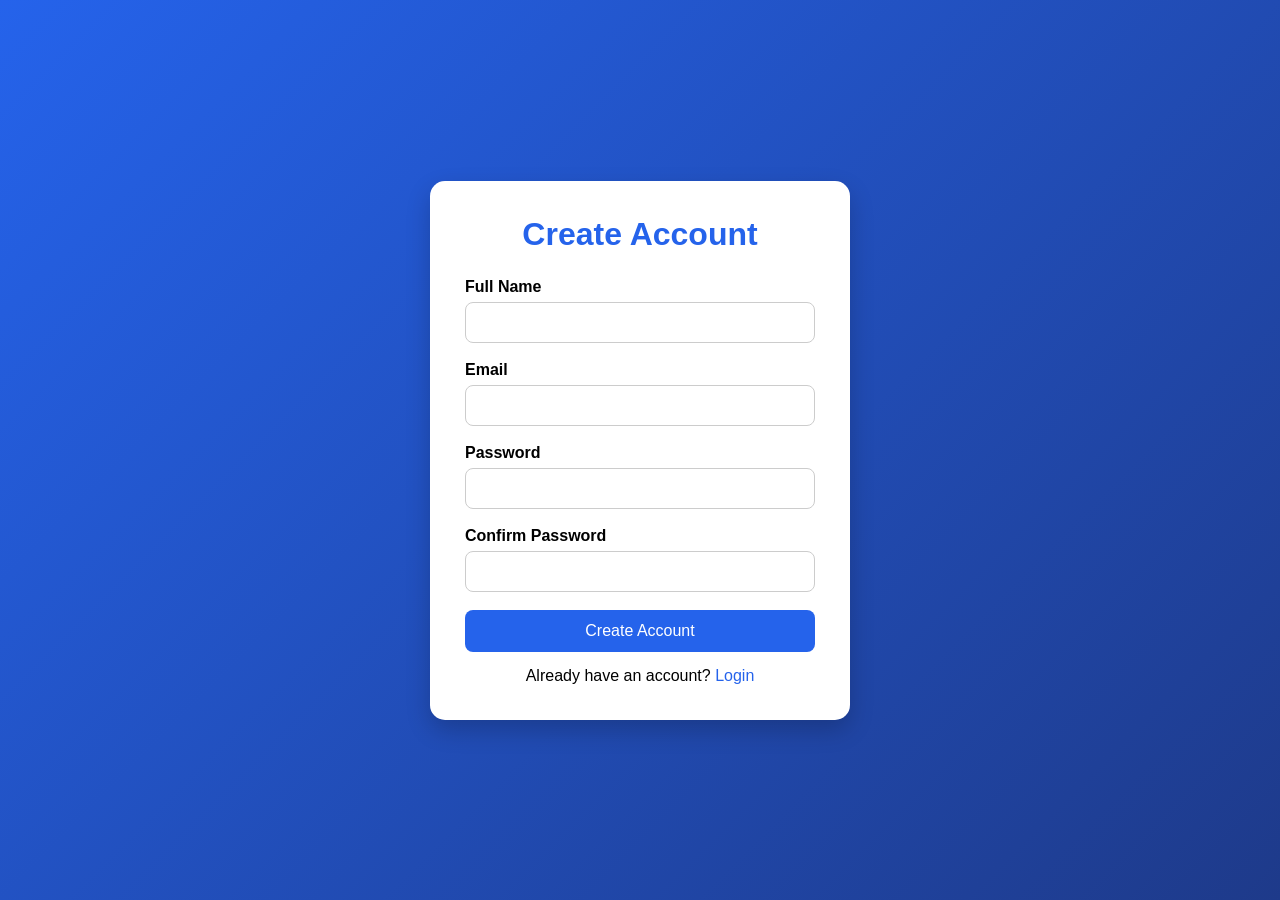
==== create-account.html @ bdd66a3f "Add files via upload" ====
<!DOCTYPE html>
<html lang="en">
<head>
<meta charset="UTF-8">
<meta name="viewport" content="width=device-width, initial-scale=1.0">
<title>Create Account - Mini CRM</title>

<style>

*{
    margin:0;
    padding:0;
    box-sizing:border-box;
    font-family:'Segoe UI',sans-serif;
}

body{
    height:100vh;
    display:flex;
    justify-content:center;
    align-items:center;
    background:linear-gradient(135deg,#2563eb,#1e3a8a);
}

.container{
    width:420px;
    background:white;
    padding:35px;
    border-radius:15px;
    box-shadow:0 10px 25px rgba(0,0,0,0.2);
}

.container h1{
    text-align:center;
    color:#2563eb;
    margin-bottom:25px;
}

.input-group{
    margin-bottom:18px;
}

.input-group label{
    display:block;
    margin-bottom:6px;
    font-weight:600;
}

.input-group input{
    width:100%;
    padding:12px;
    border:1px solid #ccc;
    border-radius:8px;
    outline:none;
}

.input-group input:focus{
    border-color:#2563eb;
}

.btn{
    width:100%;
    padding:12px;
    border:none;
    background:#2563eb;
    color:white;
    font-size:16px;
    border-radius:8px;
    cursor:pointer;
}

.btn:hover{
    background:#1d4ed8;
}

.message{
    text-align:center;
    margin-top:15px;
    color:green;
}

.login-link{
    text-align:center;
    margin-top:15px;
}

.login-link a{
    color:#2563eb;
    text-decoration:none;
}

</style>

</head>
<body>

<div class="container">

    <h1>Create Account</h1>

    <form id="registerForm">

        <div class="input-group">
            <label>Full Name</label>
            <input type="text" id="name" required>
        </div>

        <div class="input-group">
            <label>Email</label>
            <input type="email" id="email" required>
        </div>

        <div class="input-group">
            <label>Password</label>
            <input type="password" id="password" required>
        </div>

        <div class="input-group">
            <label>Confirm Password</label>
            <input type="password" id="confirmPassword" required>
        </div>

        <button type="submit" class="btn">
            Create Account
        </button>

        <p id="message" class="message"></p>

    </form>

    <div class="login-link">
        Already have an account?
        <a href="login.html">Login</a>
    </div>

</div>

<script>

document.getElementById("registerForm").addEventListener("submit",function(e){

    e.preventDefault();

    let name = document.getElementById("name").value;
    let email = document.getElementById("email").value;
    let password = document.getElementById("password").value;
    let confirmPassword = document.getElementById("confirmPassword").value;

    if(password !== confirmPassword){
        alert("Passwords do not match!");
        return;
    }

    let user = {
        name:name,
        email:email,
        password:password
    };

    localStorage.setItem("crmUser", JSON.stringify(user));

    document.getElementById("message").innerHTML =
    "Account Created Successfully!";

    setTimeout(()=>{
        window.location.href="login.html";
    },1500);

});

</script>

</body>
</html>
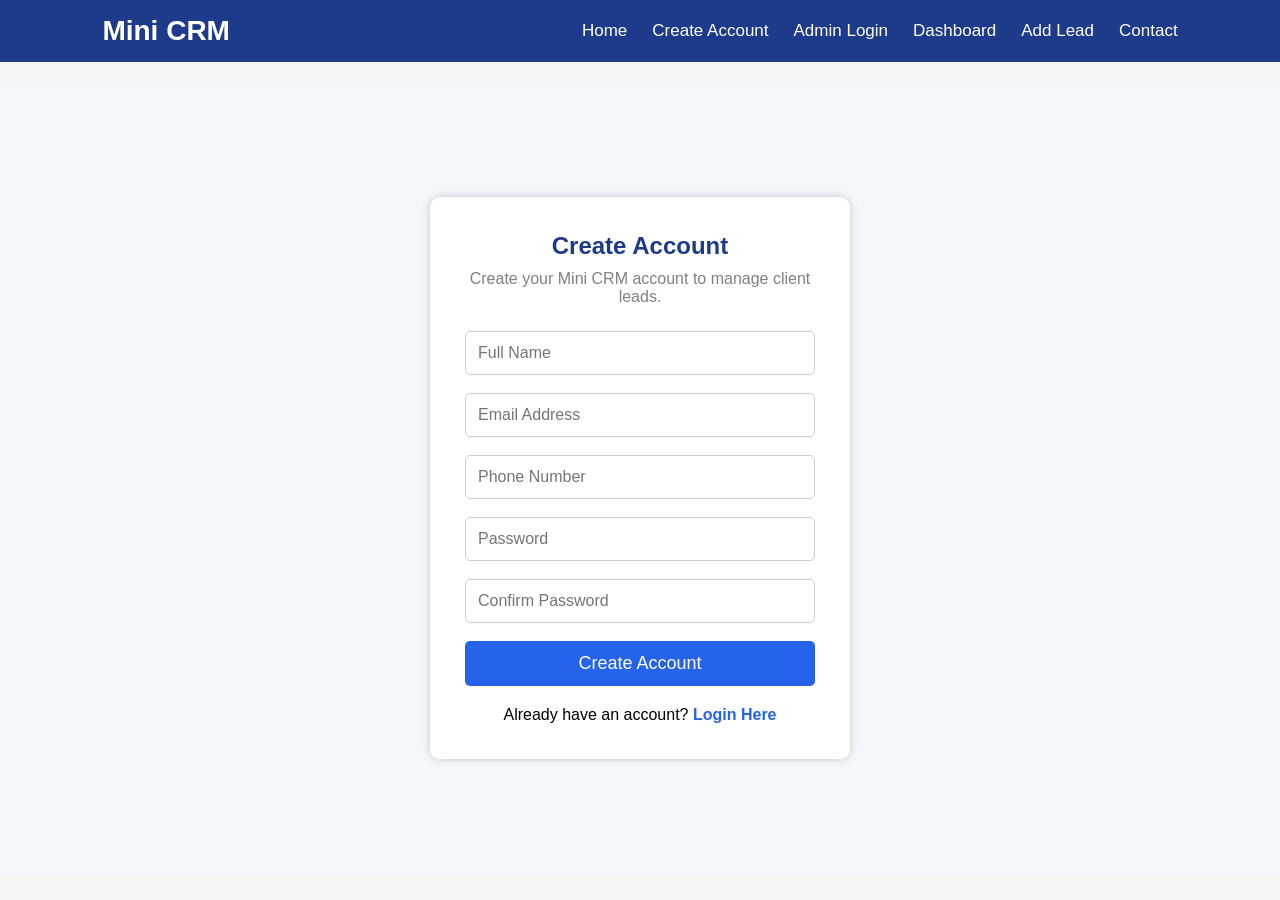
==== commit ab679d51: "Add files via upload" ====
--- a/create-account.html
+++ b/create-account.html
@@ -1,174 +1,89 @@
 <!DOCTYPE html>
 <html lang="en">
 <head>
-<meta charset="UTF-8">
-<meta name="viewport" content="width=device-width, initial-scale=1.0">
-<title>Create Account - Mini CRM</title>
+    <meta charset="UTF-8">
+    <meta name="viewport" content="width=device-width, initial-scale=1.0">
+    <title>Create Account - Mini CRM</title>
 
-<style>
+    <link rel="stylesheet" href="style.css">
+    <link rel="stylesheet"
+    href="https://cdnjs.cloudflare.com/ajax/libs/font-awesome/6.5.2/css/all.min.css">
+</head>
 
-*{
-    margin:0;
-    padding:0;
-    box-sizing:border-box;
-    font-family:'Segoe UI',sans-serif;
-}
-
-body{
-    height:100vh;
-    display:flex;
-    justify-content:center;
-    align-items:center;
-    background:linear-gradient(135deg,#2563eb,#1e3a8a);
-}
-
-.container{
-    width:420px;
-    background:white;
-    padding:35px;
-    border-radius:15px;
-    box-shadow:0 10px 25px rgba(0,0,0,0.2);
-}
-
-.container h1{
-    text-align:center;
-    color:#2563eb;
-    margin-bottom:25px;
-}
-
-.input-group{
-    margin-bottom:18px;
-}
-
-.input-group label{
-    display:block;
-    margin-bottom:6px;
-    font-weight:600;
-}
-
-.input-group input{
-    width:100%;
-    padding:12px;
-    border:1px solid #ccc;
-    border-radius:8px;
-    outline:none;
-}
-
-.input-group input:focus{
-    border-color:#2563eb;
-}
-
-.btn{
-    width:100%;
-    padding:12px;
-    border:none;
-    background:#2563eb;
-    color:white;
-    font-size:16px;
-    border-radius:8px;
-    cursor:pointer;
-}
-
-.btn:hover{
-    background:#1d4ed8;
-}
-
-.message{
-    text-align:center;
-    margin-top:15px;
-    color:green;
-}
-
-.login-link{
-    text-align:center;
-    margin-top:15px;
-}
-
-.login-link a{
-    color:#2563eb;
-    text-decoration:none;
-}
-
-</style>
-
-</head>
 <body>
 
-<div class="container">
+<!-- Navigation Bar -->
 
-    <h1>Create Account</h1>
+<nav class="navbar">
 
-    <form id="registerForm">
+    <div class="logo">
+        Mini CRM
+    </div>
 
-        <div class="input-group">
-            <label>Full Name</label>
-            <input type="text" id="name" required>
+    <ul class="nav-menu">
+
+        <li><a href="index.html">Home</a></li>
+        <li><a href="create-account.html">Create Account</a></li>
+        <li><a href="admin-login.html">Admin Login</a></li>
+        <li><a href="dashboard.html">Dashboard</a></li>
+        <li><a href="add-lead.html">Add Lead</a></li>
+        <li><a href="contact.html">Contact</a></li>
+
+    </ul>
+
+</nav>
+
+<!-- Create Account Form -->
+
+<section class="register">
+
+    <div class="register-box">
+
+        <h1>Create Account</h1>
+
+        <p>Create your Mini CRM account to manage client leads.</p>
+
+        <form action="#">
+
+            <input type="text"
+            placeholder="Full Name"
+            required>
+
+            <input type="email"
+            placeholder="Email Address"
+            required>
+
+            <input type="tel"
+            placeholder="Phone Number"
+            required>
+
+            <input type="password"
+            placeholder="Password"
+            required>
+
+            <input type="password"
+            placeholder="Confirm Password"
+            required>
+
+            <button type="submit">
+                Create Account
+            </button>
+
+        </form>
+
+        <div class="bottom-text">
+
+            Already have an account?
+
+            <a href="admin-login.html">
+                Login Here
+            </a>
+
         </div>
 
-        <div class="input-group">
-            <label>Email</label>
-            <input type="email" id="email" required>
-        </div>
-
-        <div class="input-group">
-            <label>Password</label>
-            <input type="password" id="password" required>
-        </div>
-
-        <div class="input-group">
-            <label>Confirm Password</label>
-            <input type="password" id="confirmPassword" required>
-        </div>
-
-        <button type="submit" class="btn">
-            Create Account
-        </button>
-
-        <p id="message" class="message"></p>
-
-    </form>
-
-    <div class="login-link">
-        Already have an account?
-        <a href="login.html">Login</a>
     </div>
 
-</div>
-
-<script>
-
-document.getElementById("registerForm").addEventListener("submit",function(e){
-
-    e.preventDefault();
-
-    let name = document.getElementById("name").value;
-    let email = document.getElementById("email").value;
-    let password = document.getElementById("password").value;
-    let confirmPassword = document.getElementById("confirmPassword").value;
-
-    if(password !== confirmPassword){
-        alert("Passwords do not match!");
-        return;
-    }
-
-    let user = {
-        name:name,
-        email:email,
-        password:password
-    };
-
-    localStorage.setItem("crmUser", JSON.stringify(user));
-
-    document.getElementById("message").innerHTML =
-    "Account Created Successfully!";
-
-    setTimeout(()=>{
-        window.location.href="login.html";
-    },1500);
-
-});
-
-</script>
+</section>
 
 </body>
 </html>
--- a/style.css
+++ b/style.css
@@ -0,0 +1,891 @@
+*{
+margin:0;
+padding:0;
+box-sizing:border-box;
+font-family:Arial,sans-serif;
+}
+
+body{
+background:#f4f7fc;
+}
+
+/* Navigation */
+
+.navbar{
+display:flex;
+justify-content:space-between;
+align-items:center;
+padding:15px 8%;
+background:#1e3a8a;
+}
+
+.logo{
+color:white;
+font-size:28px;
+font-weight:bold;
+}
+
+.nav-menu{
+display:flex;
+list-style:none;
+}
+
+.nav-menu li{
+margin-left:25px;
+}
+
+.nav-menu a{
+text-decoration:none;
+color:white;
+font-size:17px;
+}
+
+.nav-menu a:hover{
+color:#ffd700;
+}
+
+/* Hero */
+
+.hero{
+display:flex;
+justify-content:space-between;
+align-items:center;
+padding:60px 8%;
+}
+
+.hero-text{
+width:50%;
+}
+
+.hero-text h1{
+font-size:50px;
+color:#1e3a8a;
+margin-bottom:20px;
+}
+
+.hero-text p{
+font-size:18px;
+line-height:30px;
+margin-bottom:25px;
+color:#444;
+}
+
+.hero-image{
+width:45%;
+}
+
+.hero-image img{
+width:100%;
+border-radius:10px;
+}
+
+button{
+padding:12px 25px;
+border:none;
+background:#2563eb;
+color:white;
+border-radius:5px;
+font-size:16px;
+cursor:pointer;
+margin-right:10px;
+}
+
+button:hover{
+background:#1d4ed8;
+}
+
+.login-btn{
+background:#16a34a;
+}
+
+.login-btn:hover{
+background:#15803d;
+}
+
+/* Features */
+
+.features{
+display:grid;
+grid-template-columns:repeat(3,1fr);
+gap:20px;
+padding:40px 8%;
+}
+
+.feature-card{
+background:white;
+padding:30px;
+border-radius:10px;
+text-align:center;
+box-shadow:0 0 10px rgba(0,0,0,0.1);
+}
+
+.feature-card i{
+font-size:40px;
+color:#2563eb;
+margin-bottom:15px;
+}
+
+.feature-card h2{
+margin-bottom:10px;
+color:#1e3a8a;
+}
+
+/* About */
+
+.about{
+padding:40px 8%;
+text-align:center;
+}
+
+.about h2{
+margin-bottom:20px;
+color:#1e3a8a;
+}
+
+.about p{
+font-size:18px;
+line-height:30px;
+color:#555;
+}
+
+/* Footer */
+
+footer{
+background:#1e3a8a;
+color:white;
+text-align:center;
+padding:20px;
+margin-top:30px;
+}/* Create Account Page */
+
+.register{
+
+display:flex;
+justify-content:center;
+align-items:center;
+height:88vh;
+background:#f4f7fc;
+
+}
+
+.register-box{
+
+width:420px;
+background:white;
+padding:35px;
+border-radius:10px;
+box-shadow:0px 0px 10px rgba(0,0,0,0.2);
+
+}
+
+.register-box h1{
+
+text-align:center;
+color:#1e3a8a;
+margin-bottom:10px;
+
+}
+
+.register-box p{
+
+text-align:center;
+margin-bottom:25px;
+color:gray;
+
+}
+
+.register-box input{
+
+width:100%;
+padding:12px;
+margin-bottom:18px;
+border:1px solid #ccc;
+border-radius:5px;
+font-size:16px;
+
+}
+
+.register-box input:focus{
+
+outline:none;
+border:1px solid #2563eb;
+
+}
+
+.register-box button{
+
+width:100%;
+padding:12px;
+background:#2563eb;
+color:white;
+border:none;
+border-radius:5px;
+font-size:18px;
+cursor:pointer;
+
+}
+
+.register-box button:hover{
+
+background:#1d4ed8;
+
+}
+
+.bottom-text{
+
+margin-top:20px;
+text-align:center;
+
+}
+
+.bottom-text a{
+
+text-decoration:none;
+color:#2563eb;
+font-weight:bold;
+
+}
+
+.bottom-text a:hover{
+
+text-decoration:underline;
+
+}
+
+/* Login */
+
+.login-section{
+
+display:flex;
+justify-content:center;
+align-items:center;
+height:88vh;
+
+}
+
+.login-box{
+
+width:400px;
+background:white;
+padding:40px;
+border-radius:10px;
+box-shadow:0px 0px 10px lightgray;
+text-align:center;
+
+}
+
+.login-box h1{
+
+color:#1e3a8a;
+margin-bottom:10px;
+
+}
+
+.login-box p{
+
+margin-bottom:25px;
+color:gray;
+
+}
+
+.login-box input{
+
+width:100%;
+padding:12px;
+margin-bottom:20px;
+border:1px solid #ccc;
+border-radius:5px;
+font-size:16px;
+
+}
+
+.login-box button{
+
+width:100%;
+padding:12px;
+background:#2563eb;
+color:white;
+border:none;
+font-size:18px;
+border-radius:5px;
+cursor:pointer;
+
+}
+
+.login-box button:hover{
+
+background:#1d4ed8;
+
+}
+
+.register{
+
+margin-top:20px;
+
+}
+
+.register a{
+
+text-decoration:none;
+color:#2563eb;
+font-weight:bold;
+
+}*{
+
+margin:0;
+padding:0;
+box-sizing:border-box;
+font-family:Arial,sans-serif;
+
+}
+
+body{
+
+background:#f4f7fc;
+
+}
+
+/* Navigation */
+
+.navbar{
+
+display:flex;
+justify-content:space-between;
+align-items:center;
+padding:15px 8%;
+background:#1e3a8a;
+
+}
+
+.logo{
+
+color:white;
+font-size:28px;
+font-weight:bold;
+
+}
+
+.nav-menu{
+
+display:flex;
+list-style:none;
+
+}
+
+.nav-menu li{
+
+margin-left:25px;
+
+}
+
+.nav-menu li a{
+
+text-decoration:none;
+color:white;
+font-size:17px;
+
+}
+
+.nav-menu li a:hover{
+
+color:yellow;
+
+}*{
+
+margin:0;
+padding:0;
+box-sizing:border-box;
+font-family:Arial,sans-serif;
+
+}
+
+body{
+
+background:#f4f7fc;
+
+}
+
+/* Navigation */
+
+.navbar{
+
+display:flex;
+justify-content:space-between;
+align-items:center;
+padding:15px 8%;
+background:#1e3a8a;
+
+}
+
+.logo{
+
+color:white;
+font-size:28px;
+font-weight:bold;
+
+}
+
+.nav-menu{
+
+display:flex;
+list-style:none;
+
+}
+
+.nav-menu li{
+
+margin-left:25px;
+
+}
+
+.nav-menu li a{
+
+text-decoration:none;
+color:white;
+font-size:17px;
+
+}
+
+.nav-menu li a:hover{
+
+color:yellow;
+
+}
+
+/*{
+margin:0;
+padding:0;
+box-sizing:border-box;
+font-family:Arial,sans-serif;
+}
+
+body{
+background:#f4f6f9;
+}
+
+/* Navigation */
+
+.navbar{
+
+display:flex;
+justify-content:space-between;
+align-items:center;
+padding:15px 8%;
+background:#1e3a8a;
+
+}
+
+.logo{
+
+color:white;
+font-size:28px;
+font-weight:bold;
+
+}
+
+.nav-menu{
+
+display:flex;
+list-style:none;
+
+}
+
+.nav-menu li{
+
+margin-left:25px;
+
+}
+
+.nav-menu a{
+
+text-decoration:none;
+color:white;
+font-size:17px;
+
+}
+
+.nav-menu a:hover{
+
+color:yellow;
+
+}
+
+/* Login */
+
+.login-section{
+
+display:flex;
+justify-content:center;
+align-items:center;
+height:85vh;
+
+}
+
+.login-box{
+
+width:400px;
+background:white;
+padding:40px;
+border-radius:10px;
+box-shadow:0px 0px 10px lightgray;
+text-align:center;
+
+}
+
+.login-box h1{
+
+color:#1e3a8a;
+margin-bottom:10px;
+
+}
+
+.login-box p{
+
+margin-bottom:20px;
+color:gray;
+
+}
+
+.input-box{
+
+display:flex;
+align-items:center;
+border:1px solid #ccc;
+padding:12px;
+margin-bottom:20px;
+border-radius:5px;
+
+}
+
+.input-box i{
+
+color:#2563eb;
+margin-right:10px;
+
+}
+
+.input-box input{
+
+width:100%;
+border:none;
+outline:none;
+font-size:16px;
+
+}
+
+button{
+
+width:100%;
+padding:12px;
+background:#2563eb;
+color:white;
+border:none;
+border-radius:5px;
+font-size:18px;
+cursor:pointer;
+
+}
+
+button:hover{
+
+background:#1d4ed8;
+
+}
+
+.bottom-text{
+
+margin-top:20px;
+
+}
+
+.bottom-text a{
+
+text-decoration:none;
+color:#2563eb;
+font-weight:bold;
+
+}*{
+margin:0;
+padding:0;
+box-sizing:border-box;
+font-family:Arial,sans-serif;
+}
+
+body{
+background:#f5f5f5;
+}
+
+/* Navigation */
+
+.navbar{
+display:flex;
+justify-content:space-between;
+align-items:center;
+padding:15px 8%;
+background:#1e3a8a;
+}
+
+.logo{
+color:white;
+font-size:28px;
+font-weight:bold;
+}
+
+.nav-menu{
+display:flex;
+list-style:none;
+}
+
+.nav-menu li{
+margin-left:25px;
+}
+
+.nav-menu a{
+color:white;
+text-decoration:none;
+font-size:17px;
+}
+
+.nav-menu a:hover{
+color:yellow;
+}
+
+/* Dashboard */
+
+.dashboard{
+padding:40px 8%;
+}
+
+.dashboard h1{
+text-align:center;
+margin-bottom:40px;
+color:#1e3a8a;
+}
+
+.cards{
+display:grid;
+grid-template-columns:repeat(4,1fr);
+gap:20px;
+margin-bottom:40px;
+}
+
+.card{
+background:white;
+padding:25px;
+text-align:center;
+border-radius:10px;
+box-shadow:0px 0px 10px lightgray;
+}
+
+.card i{
+font-size:40px;
+color:#2563eb;
+margin-bottom:15px;
+}
+
+.card h2{
+font-size:30px;
+margin-bottom:10px;
+}
+
+.card p{
+color:gray;
+}
+
+.table-title{
+margin-bottom:20px;
+color:#1e3a8a;
+}
+
+table{
+width:100%;
+border-collapse:collapse;
+background:white;
+box-shadow:0px 0px 10px lightgray;
+}
+
+table th{
+background:#2563eb;
+color:white;
+padding:15px;
+}
+
+table td{
+padding:15px;
+text-align:center;
+border-bottom:1px solid #ddd;
+}
+
+table tr:hover{
+background:#f2f2f2;
+}/* Add Lead Page */
+
+.add-lead{
+
+display:flex;
+justify-content:center;
+align-items:center;
+padding:50px;
+background:#f4f7fc;
+
+}
+
+.form-box{
+
+width:500px;
+background:white;
+padding:35px;
+border-radius:10px;
+box-shadow:0px 0px 10px lightgray;
+
+}
+
+.form-box h1{
+
+text-align:center;
+color:#1e3a8a;
+margin-bottom:25px;
+
+}
+
+.form-box input,
+.form-box select,
+.form-box textarea{
+
+width:100%;
+padding:12px;
+margin-bottom:18px;
+border:1px solid #ccc;
+border-radius:5px;
+font-size:16px;
+
+}
+
+.form-box textarea{
+
+resize:none;
+
+}
+
+.form-box button{
+
+width:100%;
+padding:12px;
+background:#2563eb;
+color:white;
+border:none;
+border-radius:5px;
+font-size:18px;
+cursor:pointer;
+
+}
+
+.form-box button:hover{
+
+background:#1d4ed8;
+
+}/* Contact Page */
+
+.contact{
+
+display:flex;
+justify-content:space-around;
+align-items:flex-start;
+padding:50px 8%;
+background:#f4f7fc;
+gap:30px;
+
+}
+
+.contact-box,
+.info-box{
+
+background:white;
+padding:30px;
+border-radius:10px;
+box-shadow:0px 0px 10px lightgray;
+width:45%;
+
+}
+
+.contact-box h1{
+
+color:#1e3a8a;
+margin-bottom:10px;
+
+}
+
+.contact-box p{
+
+margin-bottom:20px;
+color:gray;
+
+}
+
+.contact-box input,
+.contact-box textarea{
+
+width:100%;
+padding:12px;
+margin-bottom:18px;
+border:1px solid #ccc;
+border-radius:5px;
+font-size:16px;
+
+}
+
+.contact-box textarea{
+
+resize:none;
+
+}
+
+.contact-box button{
+
+width:100%;
+padding:12px;
+background:#2563eb;
+color:white;
+border:none;
+border-radius:5px;
+font-size:18px;
+cursor:pointer;
+
+}
+
+.contact-box button:hover{
+
+background:#1d4ed8;
+
+}
+
+.info-box h2{
+
+color:#1e3a8a;
+margin-bottom:20px;
+
+}
+
+.info-box p{
+
+margin-bottom:18px;
+font-size:17px;
+
+}
+
+.info-box i{
+
+color:#2563eb;
+margin-right:10px;
+
+}
+
+footer{
+
+text-align:center;
+padding:20px;
+background:#1e3a8a;
+color:white;
+margin-top:20px;
+
+}
